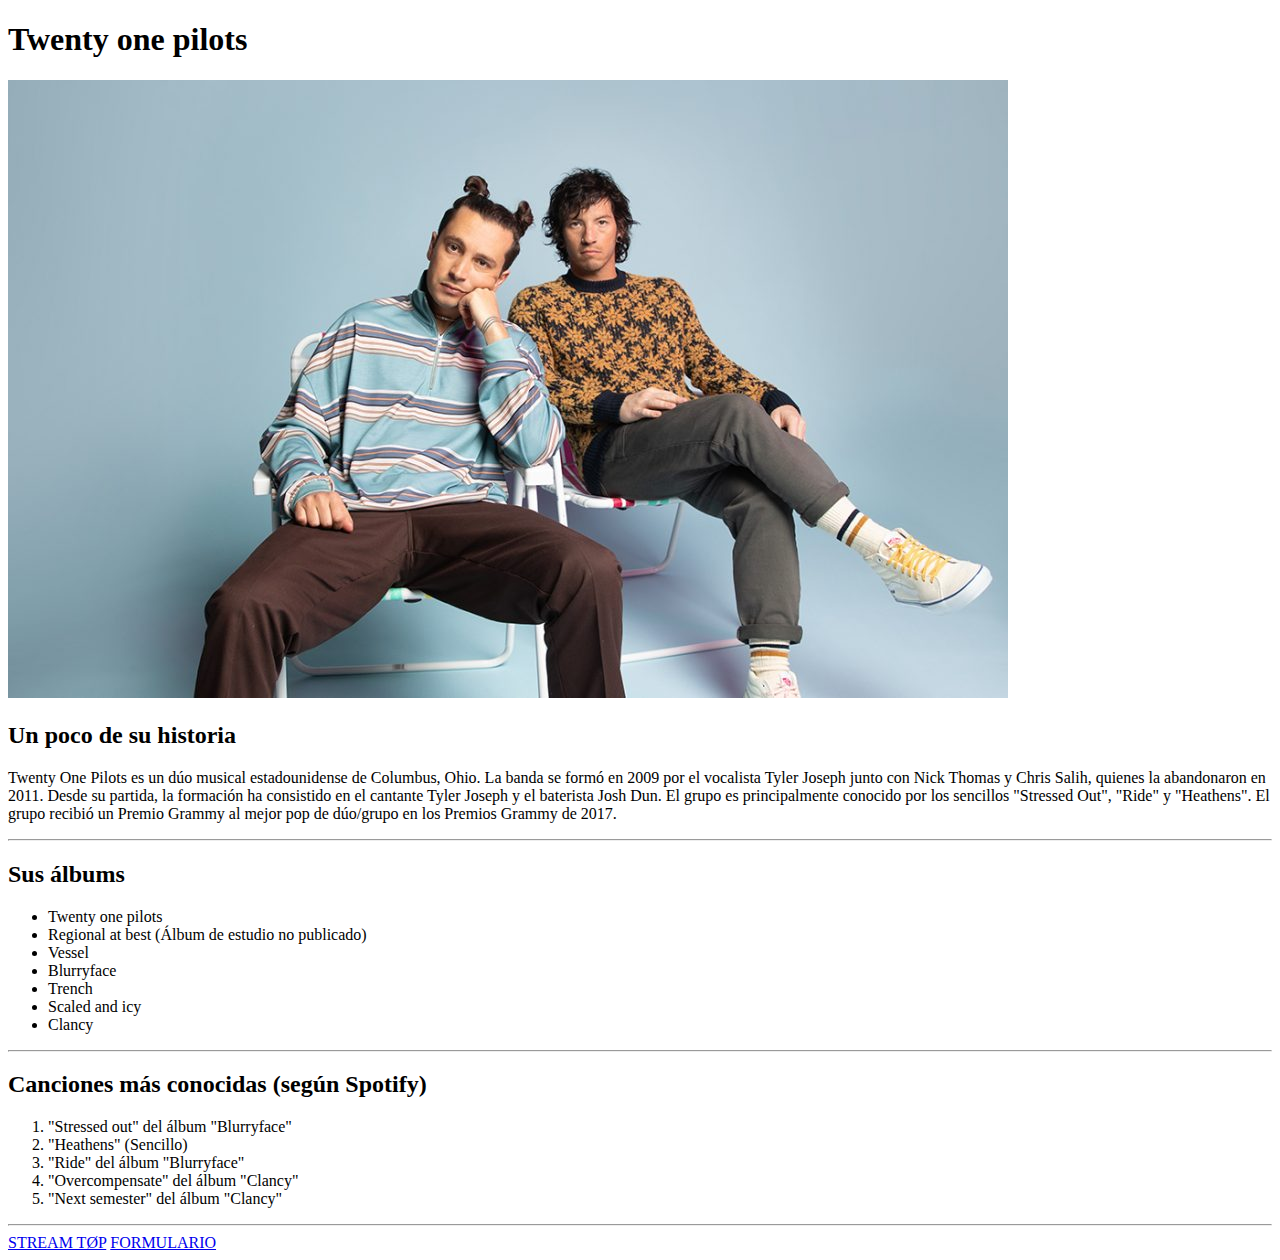
==== index.html @ 007d35c3 "First commit: HTML file" ====
<!DOCTYPE html>
<html lang="es">
   <head>
      <meta charset="UTF-8" />
      <meta name="viewport" content="width=device-width, initial-scale=1.0" />
      <title>Mi Primer Sitio Web</title>
   </head>
   <body>
      <header>
            <h1>Twenty one pilots</h1>
            <img src="./twenty-one-pilots-feature-1000x618.jpg" />
      </header>
      <main>
           <section>
               <article>
                   <h2>Un poco de su historia</h2>
                   <p>Twenty One Pilots es un dúo musical estadounidense de Columbus, Ohio. La banda se formó en 2009 por el vocalista Tyler Joseph junto con Nick Thomas y Chris Salih, quienes la abandonaron en 2011. Desde su partida, la formación ha consistido en el cantante Tyler Joseph y el baterista Josh Dun. El grupo es principalmente conocido por los sencillos "Stressed Out", "Ride" y "Heathens". El grupo recibió un Premio Grammy al mejor pop de dúo/grupo en los Premios Grammy de 2017.</p>
               </article>
               <hr />
               <article>
                   <h2>Sus álbums</h2>
                   <ul>
                       <li>Twenty one pilots</li>
                       <li>Regional at best (Álbum de estudio no publicado)</li>
                       <li>Vessel</li>
                       <li>Blurryface</li>
                       <li>Trench</li>
                       <li>Scaled and icy</li>
                       <li>Clancy</li>
                   </ul>
               </article>
               <hr />
               <article>
                   <h2>Canciones más conocidas (según Spotify)</h2>
                   <ol>
                       <li>"Stressed out" del álbum "Blurryface"</li>
                       <li>"Heathens" (Sencillo)</li>
                       <li>"Ride" del álbum "Blurryface"</li>
                       <li>"Overcompensate" del álbum "Clancy"</li>
                       <li>"Next semester" del álbum "Clancy"</li>
                   </ol>
               </article>
           </section>
      </main>
      <hr />
      <footer>
        <span>
           <a href="https://open.spotify.com/intl-es/artist/3YQKmKGau1PzlVlkL1iodx?autoplay=true">STREAM TØP</a>
        </span>
        <span>
            <a href="Streamtop.html">FORMULARIO</a>
        </span>
      </footer>
   </body>
</html>
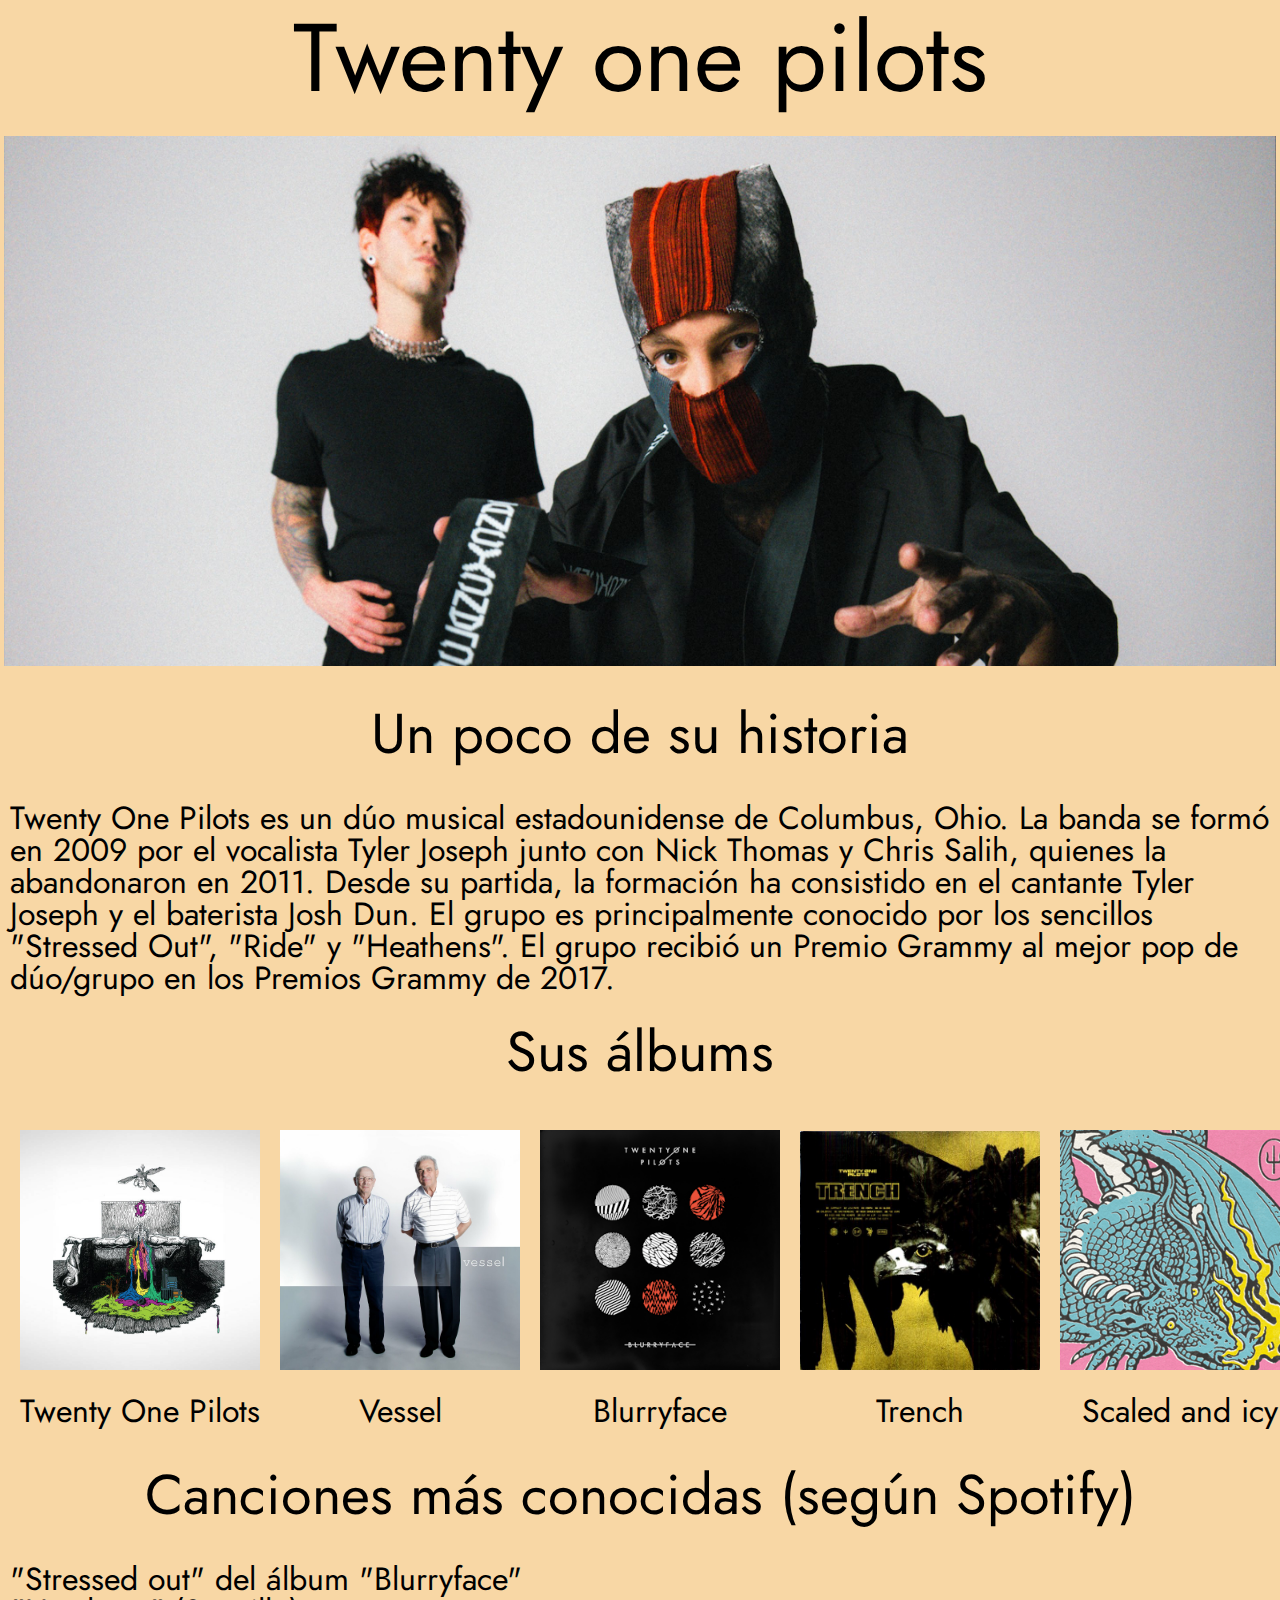
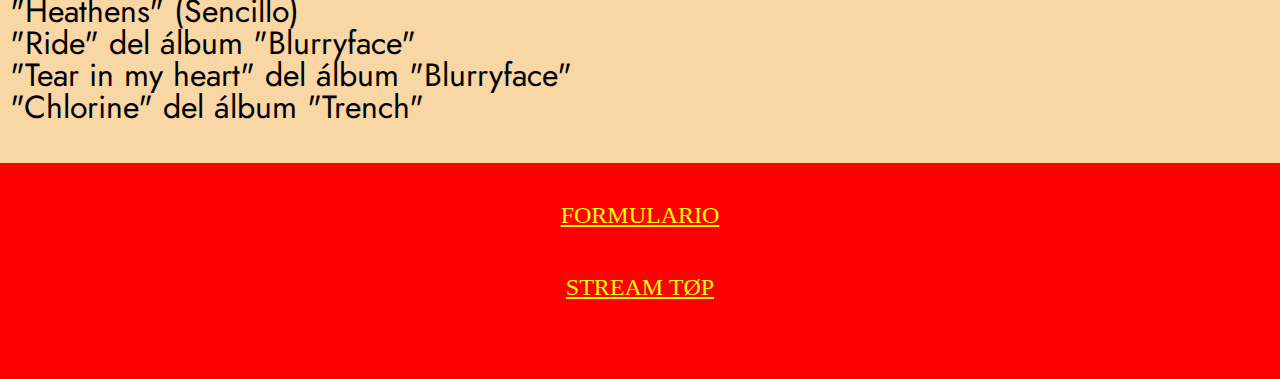
==== commit 2571eb45: "Homework4" ====
--- a/index.html
+++ b/index.html
@@ -1,55 +1,85 @@
 <!DOCTYPE html>
 <html lang="es">
-   <head>
-      <meta charset="UTF-8" />
-      <meta name="viewport" content="width=device-width, initial-scale=1.0" />
-      <title>Mi Primer Sitio Web</title>
-   </head>
-   <body>
-      <header>
-            <h1>Twenty one pilots</h1>
-            <img src="./twenty-one-pilots-feature-1000x618.jpg" />
-      </header>
-      <main>
-           <section>
-               <article>
-                   <h2>Un poco de su historia</h2>
-                   <p>Twenty One Pilots es un dúo musical estadounidense de Columbus, Ohio. La banda se formó en 2009 por el vocalista Tyler Joseph junto con Nick Thomas y Chris Salih, quienes la abandonaron en 2011. Desde su partida, la formación ha consistido en el cantante Tyler Joseph y el baterista Josh Dun. El grupo es principalmente conocido por los sencillos "Stressed Out", "Ride" y "Heathens". El grupo recibió un Premio Grammy al mejor pop de dúo/grupo en los Premios Grammy de 2017.</p>
-               </article>
-               <hr />
-               <article>
-                   <h2>Sus álbums</h2>
-                   <ul>
-                       <li>Twenty one pilots</li>
-                       <li>Regional at best (Álbum de estudio no publicado)</li>
-                       <li>Vessel</li>
-                       <li>Blurryface</li>
-                       <li>Trench</li>
-                       <li>Scaled and icy</li>
-                       <li>Clancy</li>
-                   </ul>
-               </article>
-               <hr />
-               <article>
-                   <h2>Canciones más conocidas (según Spotify)</h2>
-                   <ol>
-                       <li>"Stressed out" del álbum "Blurryface"</li>
-                       <li>"Heathens" (Sencillo)</li>
-                       <li>"Ride" del álbum "Blurryface"</li>
-                       <li>"Overcompensate" del álbum "Clancy"</li>
-                       <li>"Next semester" del álbum "Clancy"</li>
-                   </ol>
-               </article>
-           </section>
-      </main>
-      <hr />
-      <footer>
-        <span>
-           <a href="https://open.spotify.com/intl-es/artist/3YQKmKGau1PzlVlkL1iodx?autoplay=true">STREAM TØP</a>
-        </span>
-        <span>
-            <a href="Streamtop.html">FORMULARIO</a>
-        </span>
-      </footer>
-   </body>
+    <head>
+        <meta charset="UTF-8" />
+        <meta name="viewport" content="width=device-width, initial-scale=1.0" />
+        <title>Mi Primer Sitio Web</title>
+        <link rel="stylesheet" type="text/css" href="./reset.css" />
+        <link rel="stylesheet" type="text/css" href="./styles.css" />
+    </head>
+    <body>
+        <header>
+            <div id="title">
+                <h1>Twenty one pilots</h1>
+                <img id="titleimg" src="./archivos/twenty-one-pilots-feature-1000x618.jpg"/>
+            </div>
+        </header>
+        <main>
+            <section>
+                <article>
+                    <h2 class="subtitle">Un poco de su historia</h2>
+                    <p class="text">Twenty One Pilots es un dúo musical estadounidense de Columbus, Ohio. La banda se formó en 2009 por el vocalista Tyler Joseph junto con Nick Thomas y Chris Salih, quienes la abandonaron en 2011. Desde su partida, la formación ha consistido en el cantante Tyler Joseph y el baterista Josh Dun. El grupo es principalmente conocido por los sencillos "Stressed Out", "Ride" y "Heathens". El grupo recibió un Premio Grammy al mejor pop de dúo/grupo en los Premios Grammy de 2017.</p>
+                </article>
+                <article>
+                    <h2 class="subtitle">Sus álbums</h2>
+                    <ul class="text" id="albums">
+                        <li class="albumcard">
+                            <p>Twenty One Pilots</p>
+                            <a href="https://open.spotify.com/intl-es/album/1Fexc96V24RL17Ko9VXUOM">
+                                <img src="archivos/TwentyOnePilotsCover.jpeg">
+                            </a>
+                        </li>
+                        <li class="albumcard">
+                            <p>Vessel</p>
+                            <a href="https://open.spotify.com/intl-es/album/2r2r78NE05YjyHyVbVgqFn">
+                                <img src="archivos/VesselCover.jpg">
+                            </a>
+                        </li>
+                        <li class="albumcard">
+                            <p>Blurryface</p>
+                            <a href="https://open.spotify.com/intl-es/album/3cQO7jp5S9qLBoIVtbkSM1">
+                                <img src="archivos/BlurryfaceCover.png">
+                            </a>
+                        </li>
+                        <li class="albumcard">
+                            <p>Trench</p>
+                            <a href="https://open.spotify.com/intl-es/album/621cXqrTSSJi1WqDMSLmbL">
+                                <img src="archivos/TrenchCover.png">
+                            </a>
+                        </li>
+                        <li class="albumcard">
+                            <p>Scaled and icy</p>
+                            <a href="https://open.spotify.com/intl-es/album/0Q5XBpCYFgUWiG9DUWyAmJ">
+                                <img src="archivos/ScaledAndIcyCover.png">
+                            </a>
+                        </li>
+                        <li class="albumcard">
+                            <p>Clancy</p>
+                            <a href="https://open.spotify.com/intl-es/album/1KFWgQTw3EMTQebaaepVBI">
+                                <img src="archivos/ClancyCover.png">
+                            </a>
+                        </li>
+                    </ul>
+                </article>
+                <article>
+                    <h2 class="subtitle">Canciones más conocidas (según Spotify)</h2>
+                    <ol class="text">
+                        <li>"Stressed out" del álbum "Blurryface"</li>
+                        <li>"Heathens" (Sencillo)</li>
+                        <li>"Ride" del álbum "Blurryface"</li>
+                        <li>"Tear in my heart" del álbum "Blurryface"</li>
+                        <li>"Chlorine" del álbum "Trench"</li>
+                    </ol>
+                </article>
+            </section>
+        </main>
+        <footer>
+            <span>
+                <a class="link" href="https://open.spotify.com/intl-es/artist/3YQKmKGau1PzlVlkL1iodx?autoplay=true">STREAM TØP</a>
+            </span>
+            <span>
+               <a class="link" href="form.html">FORMULARIO</a>
+            </span>
+        </footer>
+    </body>
 </html>--- a/styles.css
+++ b/styles.css
@@ -0,0 +1,82 @@
+@font-face {
+    font-family: jost;
+    src: url(archivos/jost.ttf);
+}
+
+* {
+    font-family: jost;
+    margin: 10px;
+}
+
+body {
+    background-color: rgb(248, 215, 165);
+}
+
+#titleimg {
+    width: 101%;
+    margin: 30px 0px 0px 0px;
+}
+
+#title {
+    font-family: jost;
+    font-size: 6em;
+    padding: 10px;
+    display: flex;
+    flex-direction: column;
+    align-items: center;
+}
+
+.subtitle {
+    font-size: 3.5em;
+    margin: 30px 0px 40px 0px;
+    display: flex;
+    justify-content: center;
+}
+
+.text {
+    font-size: 2em;
+}
+
+.albumcard {
+    padding: 10px;
+    gap: 20px;
+    display: flex;
+    flex-direction: column-reverse;
+    align-items: center;
+}
+
+#albums {
+    display: flex;
+    justify-content: space-evenly;
+}
+
+img:hover {
+    width: 260px;
+    transition-duration: 1s;
+    
+}
+
+img {
+    width: 240px;
+}
+
+footer {
+    font-size: 1.5em;
+    background-color:red;
+    margin-top: 40px;
+    gap: 2em;
+    border: 2px solid red;
+    border-width: 40px 40px 80px 40px;
+    display: flex;
+    flex-direction: column-reverse;
+    align-items: center;
+}
+
+.link {
+    color: yellow;
+}
+
+.link:active {
+    color: red;
+    background-color: yellow;
+}